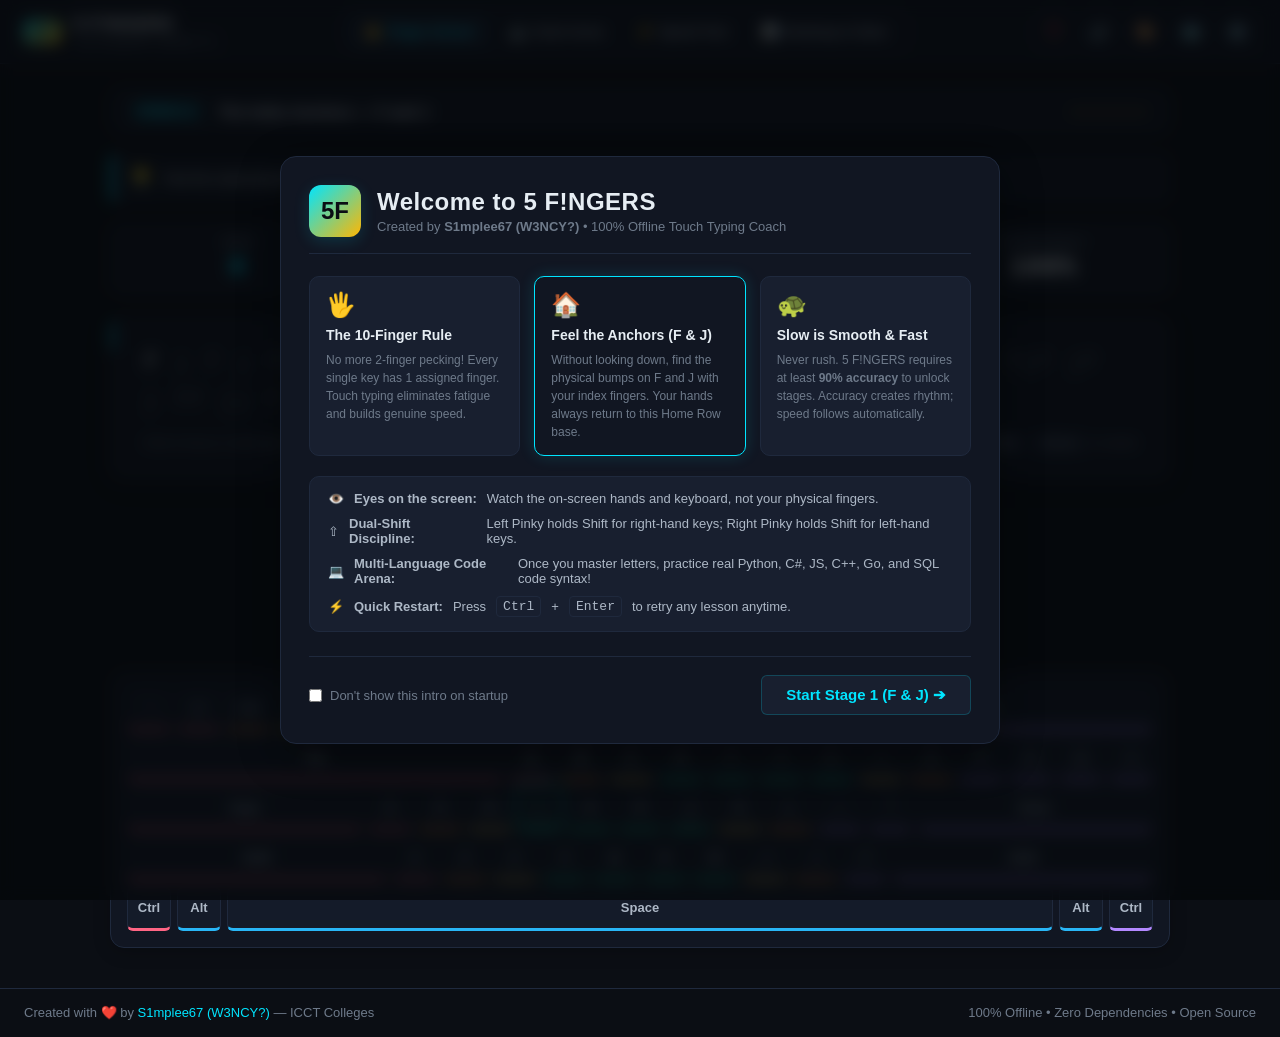
==== index.html @ 89c838b9 "feat: initial release of 5 F!NGERS by S1mplee67 - Offline Touch Typing & Code Trainer" ====
<!DOCTYPE html>
<html lang="en">
<head>
  <meta charset="UTF-8">
  <meta name="viewport" content="width=device-width, initial-scale=1.0">
  <title>5 F!NGERS by S1mplee67 — Offline Touch Typing & Code Trainer</title>
  <link rel="stylesheet" href="css/themes.css">
  <link rel="stylesheet" href="css/style.css">
</head>
<body class="theme-cyber-slate">

  <!-- Application Header -->
  <header id="app-header">
    <div class="brand-section">
      <span class="brand-badge">5F</span>
      <div>
        <div class="brand-title">5 F!NGERS</div>
        <div class="brand-author">by S1mplee67 (W3NCY?)</div>
      </div>
    </div>

    <!-- Mode Navigation Tabs -->
    <nav class="nav-modes" id="nav-stages">
      <button class="nav-btn active" data-mode="finger-school">
        <span>🖐</span> Finger School
      </button>
      <button class="nav-btn" data-mode="code-arena">
        <span>💻</span> Code Arena
      </button>
      <button class="nav-btn" data-mode="speed-test">
        <span>⚡</span> Speed Test
      </button>
      <button class="nav-btn" data-mode="analytics">
        <span>📊</span> Heatmap & Stats
      </button>
    </nav>

    <!-- Controls: Sound, Theme, Settings, Reset -->
    <div class="header-controls">
      <button class="btn-icon" id="btn-tutorial-modal" title="Welcome & Touch-Typing Tutorial">
        ❓
      </button>
      <button class="btn-icon" id="btn-sound-toggle" title="Mechanical Switch Sound">
        🔊
      </button>
      <button class="btn-icon" id="btn-theme-toggle" title="Switch Theme (Cyber Slate / Eye Relief / Nordic / Retro)">
        🎨
      </button>
      <button class="btn-icon" id="btn-stages-modal" title="Stage Map & Lessons">
        🗺️
      </button>
      <button class="btn-icon" id="btn-settings-modal" title="Settings & Backup">
        ⚙️
      </button>
    </div>
  </header>

  <!-- Main View Area -->
  <main id="app-main">

    <!-- Active Lesson / Mode Banner -->
    <div class="lesson-banner" id="lesson-banner">
      <div class="lesson-info">
        <span class="lesson-tag" id="current-stage-tag">Stage 1.1</span>
        <span class="lesson-title" id="current-lesson-title">The Index Anchors — F and J</span>
      </div>
      <div class="lesson-stars" id="current-lesson-stars">⭐⭐⭐⭐⭐</div>
    </div>

    <!-- In-Line Contextual Tips Banner -->
    <div class="tips-banner" id="tips-banner">
      <span class="tip-icon">💡</span>
      <span class="tip-text" id="tip-text">Feel the physical bumps on F and J with your index fingers. Rest other fingers on A, S, D, K, L, ;. Eyes on screen!</span>
    </div>


    <!-- Live Metrics Bar -->
    <section id="metrics-bar">
      <div class="metric-card">
        <div class="metric-label">WPM</div>
        <div class="metric-value highlight" id="val-wpm">0</div>
      </div>
      <div class="metric-card">
        <div class="metric-label">ACCURACY</div>
        <div class="metric-value" id="val-accuracy">100%</div>
      </div>
      <div class="metric-card">
        <div class="metric-label">RAW WPM</div>
        <div class="metric-value" id="val-raw">0</div>
      </div>
      <div class="metric-card">
        <div class="metric-label">CONSISTENCY</div>
        <div class="metric-value" id="val-consistency">100%</div>
      </div>
    </section>

    <!-- Typing Interactive Stream Box -->
    <section id="typing-area" tabindex="0">
      <input type="text" id="keystroke-catcher" autocomplete="off" autocorrect="off" autocapitalize="off" spellcheck="false">
      <div class="words-wrapper" id="words-stream">
        <!-- Rendered dynamically by TypingEngine -->
      </div>
      <div class="caret" id="typing-caret"></div>
      
      <div class="typing-prompt">
        <span>Click to focus or start typing</span>
        <span><span class="kbd-hint">Tab</span> + <span class="kbd-hint">Enter</span> to restart</span>
      </div>
    </section>

    <!-- Dual Animated SVG Hands Guide -->
    <section id="hands-container">
      <div class="hand-card" id="left-hand-card">
        <div class="hand-svg" id="left-hand-svg"></div>
        <div class="hand-label">LEFT HAND</div>
      </div>
      <div class="hand-card" id="right-hand-card">
        <div class="hand-svg" id="right-hand-svg"></div>
        <div class="hand-label">RIGHT HAND</div>
      </div>
    </section>

    <!-- Virtual On-Screen Keyboard with Color Zones -->
    <section id="keyboard-container">
      <!-- Built dynamically by VirtualKeyboard -->
    </section>

  </main>

  <!-- Welcome & Tutorial Modal -->
  <div class="modal-overlay" id="welcome-modal">
    <div class="modal-content" style="max-width: 720px;">
      <div class="welcome-header">
        <div class="welcome-logo-badge">5F</div>
        <div>
          <h2 style="font-size: 24px; font-weight: 800; letter-spacing: 0.5px;">Welcome to 5 F!NGERS</h2>
          <div style="font-size: 13px; color: var(--text-muted); margin-top: 3px;">
            Created by <strong>S1mplee67 (W3NCY?)</strong> • 100% Offline Touch Typing Coach
          </div>
        </div>
      </div>

      <div class="tutorial-grid">
        <div class="tutorial-card">
          <div class="tut-icon">🖐</div>
          <div class="tut-title">The 10-Finger Rule</div>
          <div class="tut-desc">No more 2-finger pecking! Every single key has 1 assigned finger. Touch typing eliminates fatigue and builds genuine speed.</div>
        </div>
        <div class="tutorial-card highlight">
          <div class="tut-icon">🏠</div>
          <div class="tut-title">Feel the Anchors (F & J)</div>
          <div class="tut-desc">Without looking down, find the physical bumps on F and J with your index fingers. Your hands always return to this Home Row base.</div>
        </div>
        <div class="tutorial-card">
          <div class="tut-icon">🐢</div>
          <div class="tut-title">Slow is Smooth & Fast</div>
          <div class="tut-desc">Never rush. 5 F!NGERS requires at least <strong>90% accuracy</strong> to unlock stages. Accuracy creates rhythm; speed follows automatically.</div>
        </div>
      </div>

      <div class="tutorial-checklist">
        <div class="tut-tip-item"><span>👁️</span> <strong>Eyes on the screen:</strong> Watch the on-screen hands and keyboard, not your physical fingers.</div>
        <div class="tut-tip-item"><span>⇧</span> <strong>Dual-Shift Discipline:</strong> Left Pinky holds Shift for right-hand keys; Right Pinky holds Shift for left-hand keys.</div>
        <div class="tut-tip-item"><span>💻</span> <strong>Multi-Language Code Arena:</strong> Once you master letters, practice real Python, C#, JS, C++, Go, and SQL code syntax!</div>
        <div class="tut-tip-item"><span>⚡</span> <strong>Quick Restart:</strong> Press <span class="kbd-hint">Ctrl</span> + <span class="kbd-hint">Enter</span> to retry any lesson anytime.</div>
      </div>

      <div style="display: flex; justify-content: space-between; align-items: center; margin-top: 24px; padding-top: 18px; border-top: 1px solid var(--border-subtle);">
        <label style="font-size: 13px; color: var(--text-muted); display: flex; align-items: center; gap: 8px; cursor: pointer;">
          <input type="checkbox" id="check-dont-show-welcome" style="accent-color: var(--accent-primary);">
          Don't show this intro on startup
        </label>
        <button class="nav-btn active" id="btn-start-stage1" style="padding: 10px 24px; font-size: 15px; font-weight: 700;">
          Start Stage 1 (F & J) ➔
        </button>
      </div>
    </div>
  </div>

  <!-- Stage Map Modal -->
  <div class="modal-overlay" id="stages-modal">
    <div class="modal-content">
      <div class="modal-header">
        <h2 class="modal-title">🗺️ Finger School Curriculum</h2>
        <button class="btn-close" id="btn-close-stages">&times;</button>
      </div>
      <div id="stages-list-container">
        <!-- Generated by curriculum.js -->
      </div>
    </div>
  </div>

  <!-- Lesson Complete Results Modal -->
  <div class="modal-overlay" id="results-modal">
    <div class="modal-content">
      <div class="modal-header">
        <h2 class="modal-title" id="results-title">Lesson Completed!</h2>
        <button class="btn-close" id="btn-close-results">&times;</button>
      </div>
      <div class="results-summary">
        <div class="results-stars" id="results-stars-display">⭐⭐⭐⭐⭐</div>
        <div id="results-status-badge" style="font-size: 14px; font-weight: 700; margin-bottom: 14px;">PASSED</div>
        <div class="results-grid">
          <div class="metric-card">
            <div class="metric-label">SPEED</div>
            <div class="metric-value highlight" id="res-wpm">48 WPM</div>
          </div>
          <div class="metric-card">
            <div class="metric-label">ACCURACY</div>
            <div class="metric-value" id="res-acc">98.5%</div>
          </div>
          <div class="metric-card">
            <div class="metric-label">MISTAKES</div>
            <div class="metric-value" id="res-errors">2</div>
          </div>
        </div>
        <div style="display: flex; gap: 12px; justify-content: center; margin-top: 20px;">
          <button class="nav-btn active" id="btn-next-lesson" style="padding: 10px 24px; font-size: 15px;">Next Lesson ➔</button>
          <button class="nav-btn" id="btn-retry-lesson" style="padding: 10px 24px; font-size: 15px;">Retry ↺</button>
        </div>
      </div>
    </div>
  </div>

  <!-- Settings & Backup Modal -->
  <div class="modal-overlay" id="settings-modal">
    <div class="modal-content">
      <div class="modal-header">
        <h2 class="modal-title">⚙️ Settings & Data Backup</h2>
        <button class="btn-close" id="btn-close-settings">&times;</button>
      </div>
      <div style="display: flex; flex-direction: column; gap: 16px;">
        <div>
          <label style="font-size: 13px; font-weight: 600; display: block; margin-bottom: 6px;">Visual Theme</label>
          <select id="select-theme" class="nav-btn" style="width: 100%; padding: 8px;">
            <option value="theme-cyber-slate">Cyber Slate (Default)</option>
            <option value="theme-obsidian-eye-relief">Midnight Obsidian (Eye Relief OLED)</option>
            <option value="theme-nordic-frost">Nordic Frost</option>
            <option value="theme-retro-phosphor">Retro Phosphor CRT</option>
          </select>
        </div>

        <div>
          <label style="font-size: 13px; font-weight: 600; display: block; margin-bottom: 6px;">Mechanical Switch Sound</label>
          <select id="select-sound" class="nav-btn" style="width: 100%; padding: 8px;">
            <option value="cherry-blue">Cherry MX Blue (Crisp Clicky)</option>
            <option value="cherry-red">Cherry MX Red (Linear Clack)</option>
            <option value="cherry-brown">Cherry MX Brown (Tactile Bump)</option>
            <option value="typewriter">Vintage Typewriter & Bell</option>
            <option value="mute">Mute (Silent)</option>
          </select>
        </div>

        <div>
          <label style="font-size: 13px; font-weight: 600; display: block; margin-bottom: 6px;">Sound Volume</label>
          <input type="range" id="sound-volume" min="0" max="1" step="0.05" value="0.5" style="width: 100%;">
        </div>

        <div style="border-top: 1px solid var(--border-subtle); padding-top: 14px;">
          <label style="font-size: 13px; font-weight: 600; display: block; margin-bottom: 6px;">Offline Backup (Zero Sign-in)</label>
          <div style="display: flex; gap: 10px;">
            <button class="nav-btn active" id="btn-export-backup" style="flex: 1;">📥 Export Backup (.json)</button>
            <button class="nav-btn" id="btn-import-backup-trigger" style="flex: 1;">📤 Import Backup</button>
            <input type="file" id="input-import-file" accept=".json" style="display: none;">
          </div>
        </div>

        <div style="border-top: 1px solid var(--border-subtle); padding-top: 14px;">
          <button class="nav-btn" id="btn-reset-data" style="color: var(--color-incorrect); width: 100%;">⚠️ Reset All Progress</button>
        </div>
      </div>
    </div>
  </div>

  <!-- Analytics / Heatmap Modal -->
  <div class="modal-overlay" id="analytics-modal">
    <div class="modal-content" style="max-width: 820px;">
      <div class="modal-header">
        <h2 class="modal-title">📊 Typing Analytics & Finger Heatmap</h2>
        <button class="btn-close" id="btn-close-analytics">&times;</button>
      </div>
      <div>
        <h4 style="margin-bottom: 8px; font-size: 14px;">Speed Progress Over Time</h4>
        <canvas id="wpm-timeline-canvas" width="760" height="200" style="width: 100%; height: 200px; background: var(--bg-surface-elevated); border-radius: 8px; margin-bottom: 20px;"></canvas>

        <h4 style="margin-bottom: 8px; font-size: 14px;">10-Finger Error Heatmap</h4>
        <div id="heatmap-fingers-view" style="display: flex; justify-content: space-around; background: var(--bg-surface-elevated); padding: 16px; border-radius: 8px; margin-bottom: 16px;"></div>

        <h4 style="margin-bottom: 8px; font-size: 14px;">Top Mistyped Keys</h4>
        <div id="mistakes-badges-list" style="display: flex; gap: 8px; flex-wrap: wrap;"></div>
      </div>
    </div>
  </div>

  <!-- Application Footer -->
  <footer id="app-footer">
    <div>
      Created with ❤️ by <a href="https://github.com/S1mplee67" target="_blank">S1mplee67 (W3NCY?)</a> — ICCT Colleges
    </div>
    <div>
      100% Offline • Zero Dependencies • Open Source
    </div>
  </footer>

  <!-- Scripts -->
  <script src="js/storage.js"></script>
  <script src="js/audio.js"></script>
  <script src="js/keyboard.js"></script>
  <script src="js/hands.js"></script>
  <script src="js/curriculum.js"></script>
  <script src="js/code-arena.js"></script>
  <script src="js/charts.js"></script>
  <script src="js/engine.js"></script>
  <script src="js/app.js"></script>
</body>
</html>
---- css/themes.css ----
/* 5 F!NGERS Themes - Curated by S1mplee67 */

:root {
  /* Common Finger Assignment Colors (Touch Typing Standard) */
  --finger-l-pinky: #ff6584;   /* Coral Pink */
  --finger-l-ring: #ff9248;    /* Tangerine Peach */
  --finger-l-middle: #ffd166;  /* Warm Amber */
  --finger-l-index: #06d6a0;   /* Tactical Mint / Emerald */
  --finger-thumbs: #29b6f6;    /* Thumbs / Spacebar */
  --finger-r-index: #06d6a0;   /* Matching Index */
  --finger-r-middle: #ffd166;  /* Matching Middle */
  --finger-r-ring: #ff9248;    /* Matching Ring */
  --finger-r-pinky: #b388ff;   /* Royal Purple / Violet */

  /* Feedback Colors */
  --color-correct: #06d6a0;
  --color-incorrect: #ff4757;
  --color-untyped: #57606a;
}

/* 1. Cyber Slate (Default) */
body.theme-cyber-slate, :root {
  --bg-primary: #0b0e14;
  --bg-surface: #111622;
  --bg-surface-elevated: #181f2f;
  --bg-surface-glass: rgba(17, 22, 34, 0.85);
  --border-subtle: #1f293d;
  --border-highlight: #00e5ff33;
  --text-primary: #e6edf3;
  --text-secondary: #adb8c6;
  --text-muted: #6e7a8a;
  --accent-primary: #00e5ff;
  --accent-secondary: #ffb703;
  --accent-glow: rgba(0, 229, 255, 0.15);
  --key-bg: #141b29;
  --key-active-shadow: 0 0 12px rgba(0, 229, 255, 0.35);
}

/* 2. Midnight Obsidian (Eye Relief Dark Mode) */
body.theme-obsidian-eye-relief {
  --bg-primary: #07080a;
  --bg-surface: #121316;
  --bg-surface-elevated: #191b20;
  --bg-surface-glass: rgba(18, 19, 22, 0.9);
  --border-subtle: #23252b;
  --border-highlight: #7e9cd833;
  --text-primary: #dcd7ba; /* Warm muted sepia/parchment */
  --text-secondary: #938aa9;
  --text-muted: #5f6068;
  --accent-primary: #7e9cd8;
  --accent-secondary: #e6c384;
  --accent-glow: rgba(126, 156, 216, 0.12);
  --key-bg: #131418;
  --key-active-shadow: 0 0 10px rgba(126, 156, 216, 0.25);
}

/* 3. Nordic Frost */
body.theme-nordic-frost {
  --bg-primary: #0f141c;
  --bg-surface: #17202d;
  --bg-surface-elevated: #202b3c;
  --bg-surface-glass: rgba(23, 32, 45, 0.85);
  --border-subtle: #2b394f;
  --border-highlight: #88c0d033;
  --text-primary: #eceff4;
  --text-secondary: #d8dee9;
  --text-muted: #6e7c91;
  --accent-primary: #88c0d0;
  --accent-secondary: #ebcb8b;
  --accent-glow: rgba(136, 192, 208, 0.15);
  --key-bg: #1c2738;
  --key-active-shadow: 0 0 12px rgba(136, 192, 208, 0.3);
}

/* 4. Retro Phosphor CRT */
body.theme-retro-phosphor {
  --bg-primary: #080d09;
  --bg-surface: #0f1811;
  --bg-surface-elevated: #162419;
  --bg-surface-glass: rgba(15, 24, 17, 0.9);
  --border-subtle: #1f3323;
  --border-highlight: #39ff1433;
  --text-primary: #a8f5b8;
  --text-secondary: #6ec283;
  --text-muted: #3f684a;
  --accent-primary: #39ff14;
  --accent-secondary: #e0af68;
  --accent-glow: rgba(57, 255, 20, 0.15);
  --key-bg: #121f14;
  --key-active-shadow: 0 0 12px rgba(57, 255, 20, 0.35);
}
---- css/style.css ----
/* 5 F!NGERS - Touch Typing & Code Trainer by S1mplee67 */

* {
  box-sizing: border-box;
  margin: 0;
  padding: 0;
  -webkit-font-smoothing: antialiased;
}

body {
  background-color: var(--bg-primary);
  color: var(--text-primary);
  font-family: -apple-system, BlinkMacSystemFont, "Segoe UI", Roboto, "Helvetica Neue", Arial, sans-serif;
  min-height: 100vh;
  display: flex;
  flex-direction: column;
  overflow-x: hidden;
  transition: background-color 0.25s ease, color 0.25s ease;
}

/* Monospace font classes for typing & keyboard */
.mono-font {
  font-family: "Cascadia Code", "Fira Code", Consolas, Monaco, "Courier New", monospace;
}

/* App Header */
header#app-header {
  height: 64px;
  background-color: var(--bg-surface-glass);
  backdrop-filter: blur(12px);
  border-bottom: 1px solid var(--border-subtle);
  display: flex;
  align-items: center;
  justify-content: space-between;
  padding: 0 24px;
  position: sticky;
  top: 0;
  z-index: 100;
}

.brand-section {
  display: flex;
  align-items: center;
  gap: 12px;
}

.brand-badge {
  background: linear-gradient(135deg, var(--accent-primary), var(--accent-secondary));
  color: #0b0e14;
  font-weight: 900;
  font-size: 14px;
  padding: 4px 10px;
  border-radius: 6px;
  letter-spacing: 0.5px;
}

.brand-title {
  font-size: 18px;
  font-weight: 700;
  letter-spacing: 0.5px;
}

.brand-author {
  font-size: 12px;
  color: var(--text-muted);
  margin-left: 4px;
}

/* Nav Modes */
.nav-modes {
  display: flex;
  gap: 6px;
  background: var(--bg-surface);
  padding: 4px;
  border-radius: 8px;
  border: 1px solid var(--border-subtle);
}

.nav-btn {
  background: transparent;
  border: none;
  color: var(--text-secondary);
  font-size: 13px;
  font-weight: 600;
  padding: 6px 14px;
  border-radius: 6px;
  cursor: pointer;
  transition: all 0.2s ease;
  display: flex;
  align-items: center;
  gap: 6px;
}

.nav-btn:hover {
  color: var(--text-primary);
  background: var(--bg-surface-elevated);
}

.nav-btn.active {
  background: var(--bg-surface-elevated);
  color: var(--accent-primary);
  border: 1px solid var(--border-highlight);
}

/* Controls */
.header-controls {
  display: flex;
  align-items: center;
  gap: 10px;
}

.btn-icon {
  background: var(--bg-surface);
  border: 1px solid var(--border-subtle);
  color: var(--text-secondary);
  width: 36px;
  height: 36px;
  border-radius: 8px;
  display: flex;
  align-items: center;
  justify-content: center;
  cursor: pointer;
  transition: all 0.2s ease;
  font-size: 15px;
}

.btn-icon:hover {
  color: var(--text-primary);
  border-color: var(--accent-primary);
}

/* Main Container */
main#app-main {
  flex: 1;
  max-width: 1100px;
  width: 100%;
  margin: 0 auto;
  padding: 24px 20px 40px;
  display: flex;
  flex-direction: column;
  gap: 20px;
}

/* Stage & Lesson Banner */
.lesson-banner {
  background: var(--bg-surface);
  border: 1px solid var(--border-subtle);
  border-radius: 12px;
  padding: 12px 20px;
  display: flex;
  align-items: center;
  justify-content: space-between;
}

.lesson-info {
  display: flex;
  align-items: center;
  gap: 16px;
}

.lesson-tag {
  font-size: 11px;
  font-weight: 700;
  text-transform: uppercase;
  color: var(--accent-primary);
  background: var(--accent-glow);
  padding: 4px 8px;
  border-radius: 4px;
}

.lesson-title {
  font-size: 15px;
  font-weight: 600;
}

.lesson-stars {
  color: #ffb703;
  letter-spacing: 2px;
  font-size: 16px;
}

/* Metrics Bar (Live WPM / Acc / Consistency) */
#metrics-bar {
  display: grid;
  grid-template-columns: repeat(4, 1fr);
  gap: 14px;
}

.metric-card {
  background: var(--bg-surface);
  border: 1px solid var(--border-subtle);
  border-radius: 10px;
  padding: 12px 16px;
  text-align: center;
  position: relative;
  overflow: hidden;
}

.metric-label {
  font-size: 11px;
  text-transform: uppercase;
  letter-spacing: 0.8px;
  color: var(--text-muted);
  margin-bottom: 4px;
  font-weight: 600;
}

.metric-value {
  font-size: 28px;
  font-weight: 800;
  color: var(--text-primary);
  font-family: "Cascadia Code", Consolas, monospace;
}

.metric-value.highlight {
  color: var(--accent-primary);
}

/* Typing Arena */
#typing-area {
  background: var(--bg-surface);
  border: 1px solid var(--border-subtle);
  border-radius: 14px;
  padding: 28px 32px;
  min-height: 160px;
  position: relative;
  outline: none;
  cursor: text;
  box-shadow: 0 4px 24px rgba(0, 0, 0, 0.2);
  transition: border-color 0.2s ease, box-shadow 0.2s ease;
}

#typing-area:focus-within, #typing-area.focused {
  border-color: var(--accent-primary);
  box-shadow: 0 0 0 1px var(--accent-primary), 0 8px 30px var(--accent-glow);
}

/* Hidden input capturing keystrokes */
#keystroke-catcher {
  position: absolute;
  opacity: 0;
  pointer-events: none;
  left: -9999px;
  top: -9999px;
}

/* Words Stream Container */
.words-wrapper {
  font-size: 24px;
  line-height: 1.6;
  font-family: "Cascadia Code", "Fira Code", Consolas, monospace;
  letter-spacing: 1px;
  user-select: none;
  word-break: break-all;
  white-space: pre-wrap;
}

.char {
  color: var(--color-untyped);
  position: relative;
  transition: color 0.08s ease;
}

.char.correct {
  color: var(--color-correct);
}

.char.incorrect {
  color: var(--color-incorrect);
  background: rgba(255, 71, 87, 0.2);
  border-radius: 2px;
}

.char.current {
  color: var(--text-primary);
}

/* Caret */
.caret {
  display: inline-block;
  width: 2.5px;
  height: 1.25em;
  background-color: var(--accent-primary);
  position: absolute;
  top: 0;
  left: 0;
  border-radius: 1px;
  transition: transform 0.08s cubic-bezier(0.1, 0.9, 0.2, 1);
  animation: blinkCaret 1s infinite ease-in-out;
  pointer-events: none;
}

@keyframes blinkCaret {
  0%, 100% { opacity: 1; }
  50% { opacity: 0.3; }
}

/* Reset / Action Prompt */
.typing-prompt {
  margin-top: 14px;
  display: flex;
  align-items: center;
  justify-content: space-between;
  font-size: 12px;
  color: var(--text-muted);
}

.kbd-hint {
  background: var(--bg-surface-elevated);
  border: 1px solid var(--border-subtle);
  padding: 2px 6px;
  border-radius: 4px;
  color: var(--text-secondary);
  font-family: monospace;
}

/* Dual Visual Hands Guide */
#hands-container {
  display: flex;
  justify-content: center;
  align-items: center;
  gap: 60px;
  padding: 10px 0;
}

.hand-card {
  width: 220px;
  height: 130px;
  display: flex;
  flex-direction: column;
  align-items: center;
}

.hand-label {
  font-size: 11px;
  font-weight: 700;
  text-transform: uppercase;
  color: var(--text-muted);
  letter-spacing: 1px;
  margin-top: 6px;
}

.hand-svg {
  width: 100%;
  height: 100%;
}

/* Finger styling inside SVG */
.finger-path {
  fill: var(--bg-surface-elevated);
  stroke: var(--border-subtle);
  stroke-width: 1.5;
  transition: all 0.15s cubic-bezier(0.175, 0.885, 0.32, 1.275);
}

.finger-path.active {
  stroke-width: 2.5;
  filter: drop-shadow(0 0 6px currentColor);
  transform-origin: center bottom;
  transform: translateY(-4px);
}

/* Virtual Keyboard */
#keyboard-container {
  background: var(--bg-surface);
  border: 1px solid var(--border-subtle);
  border-radius: 14px;
  padding: 16px;
  display: flex;
  flex-direction: column;
  gap: 6px;
  user-select: none;
  box-shadow: 0 4px 18px rgba(0, 0, 0, 0.2);
}

.kb-row {
  display: flex;
  gap: 6px;
  justify-content: center;
}

.kb-key {
  height: 44px;
  min-width: 44px;
  background: var(--key-bg);
  border: 1px solid var(--border-subtle);
  border-radius: 6px;
  display: flex;
  flex-direction: column;
  align-items: center;
  justify-content: center;
  font-size: 13px;
  font-weight: 600;
  color: var(--text-secondary);
  transition: all 0.1s ease;
  position: relative;
  padding: 0 4px;
}

.kb-key.bump::after {
  content: "";
  position: absolute;
  bottom: 5px;
  width: 10px;
  height: 2px;
  background: var(--text-muted);
  border-radius: 1px;
}

.kb-key.active-target {
  border-color: currentColor;
  box-shadow: var(--key-active-shadow);
  color: #fff;
  transform: translateY(-2px);
}

.kb-key.pressed-correct {
  background: rgba(6, 214, 160, 0.25) !important;
  border-color: var(--color-correct) !important;
  color: var(--color-correct) !important;
}

.kb-key.pressed-wrong {
  background: rgba(255, 71, 87, 0.3) !important;
  border-color: var(--color-incorrect) !important;
  color: var(--color-incorrect) !important;
}

/* Special Key Widths */
.key-backspace, .key-tab, .key-caps, .key-enter { flex: 1.5; }
.key-shift-l, .key-shift-r { flex: 2; }
.key-space { flex: 5.5; }

/* Modals & Overlays */
.modal-overlay {
  position: fixed;
  inset: 0;
  background: rgba(5, 7, 10, 0.75);
  backdrop-filter: blur(8px);
  display: none;
  align-items: center;
  justify-content: center;
  z-index: 200;
  padding: 20px;
}

.modal-overlay.active {
  display: flex;
}

.modal-content {
  background: var(--bg-surface);
  border: 1px solid var(--border-subtle);
  border-radius: 16px;
  max-width: 680px;
  width: 100%;
  max-height: 85vh;
  overflow-y: auto;
  padding: 28px;
  box-shadow: 0 12px 40px rgba(0, 0, 0, 0.4);
}

.modal-header {
  display: flex;
  justify-content: space-between;
  align-items: center;
  margin-bottom: 20px;
}

.modal-title {
  font-size: 20px;
  font-weight: 700;
}

.btn-close {
  background: transparent;
  border: none;
  color: var(--text-muted);
  font-size: 20px;
  cursor: pointer;
}

/* Star rating summary on lesson complete */
.results-summary {
  text-align: center;
  padding: 20px 0;
}

.results-stars {
  font-size: 36px;
  color: #ffb703;
  margin-bottom: 12px;
}

.results-grid {
  display: grid;
  grid-template-columns: repeat(3, 1fr);
  gap: 16px;
  margin: 20px 0;
}

/* In-Line Tips Banner */
.tips-banner {
  background: var(--bg-surface);
  border: 1px solid var(--border-subtle);
  border-left: 4px solid var(--accent-primary);
  border-radius: 8px;
  padding: 10px 16px;
  display: flex;
  align-items: center;
  gap: 12px;
  font-size: 13px;
  color: var(--text-secondary);
  line-height: 1.5;
  box-shadow: 0 2px 8px rgba(0, 0, 0, 0.15);
}

.tip-icon {
  font-size: 18px;
  flex-shrink: 0;
}

.tip-text {
  color: var(--text-primary);
}

/* Welcome & Tutorial Modal */
.welcome-header {
  display: flex;
  align-items: center;
  gap: 16px;
  margin-bottom: 22px;
  padding-bottom: 16px;
  border-bottom: 1px solid var(--border-subtle);
}

.welcome-logo-badge {
  width: 52px;
  height: 52px;
  border-radius: 12px;
  background: linear-gradient(135deg, var(--accent-primary), var(--accent-secondary));
  color: #0b0e14;
  font-size: 24px;
  font-weight: 900;
  display: flex;
  align-items: center;
  justify-content: center;
  flex-shrink: 0;
  box-shadow: 0 4px 16px var(--accent-glow);
}

.tutorial-grid {
  display: grid;
  grid-template-columns: repeat(3, 1fr);
  gap: 14px;
  margin-bottom: 20px;
}

.tutorial-card {
  background: var(--bg-surface-elevated);
  border: 1px solid var(--border-subtle);
  border-radius: 10px;
  padding: 14px 16px;
  display: flex;
  flex-direction: column;
  gap: 8px;
  transition: transform 0.2s ease, border-color 0.2s ease;
}

.tutorial-card:hover {
  transform: translateY(-2px);
  border-color: var(--border-highlight);
}

.tutorial-card.highlight {
  border-color: var(--accent-primary);
  background: var(--bg-surface);
  box-shadow: 0 0 16px var(--accent-glow);
}

.tut-icon {
  font-size: 24px;
}

.tut-title {
  font-size: 14px;
  font-weight: 700;
  color: var(--text-primary);
}

.tut-desc {
  font-size: 12px;
  line-height: 1.5;
  color: var(--text-muted);
}

.tutorial-checklist {
  background: var(--bg-surface-elevated);
  border: 1px solid var(--border-subtle);
  border-radius: 10px;
  padding: 14px 18px;
  display: flex;
  flex-direction: column;
  gap: 10px;
  font-size: 13px;
  color: var(--text-secondary);
}

.tut-tip-item {
  display: flex;
  align-items: center;
  gap: 10px;
}

/* Footer */
footer#app-footer {
  border-top: 1px solid var(--border-subtle);
  padding: 16px 24px;
  text-align: center;
  font-size: 13px;
  color: var(--text-muted);
  display: flex;
  justify-content: space-between;
  align-items: center;
}

footer a {
  color: var(--accent-primary);
  text-decoration: none;
}

footer a:hover {
  text-decoration: underline;
}
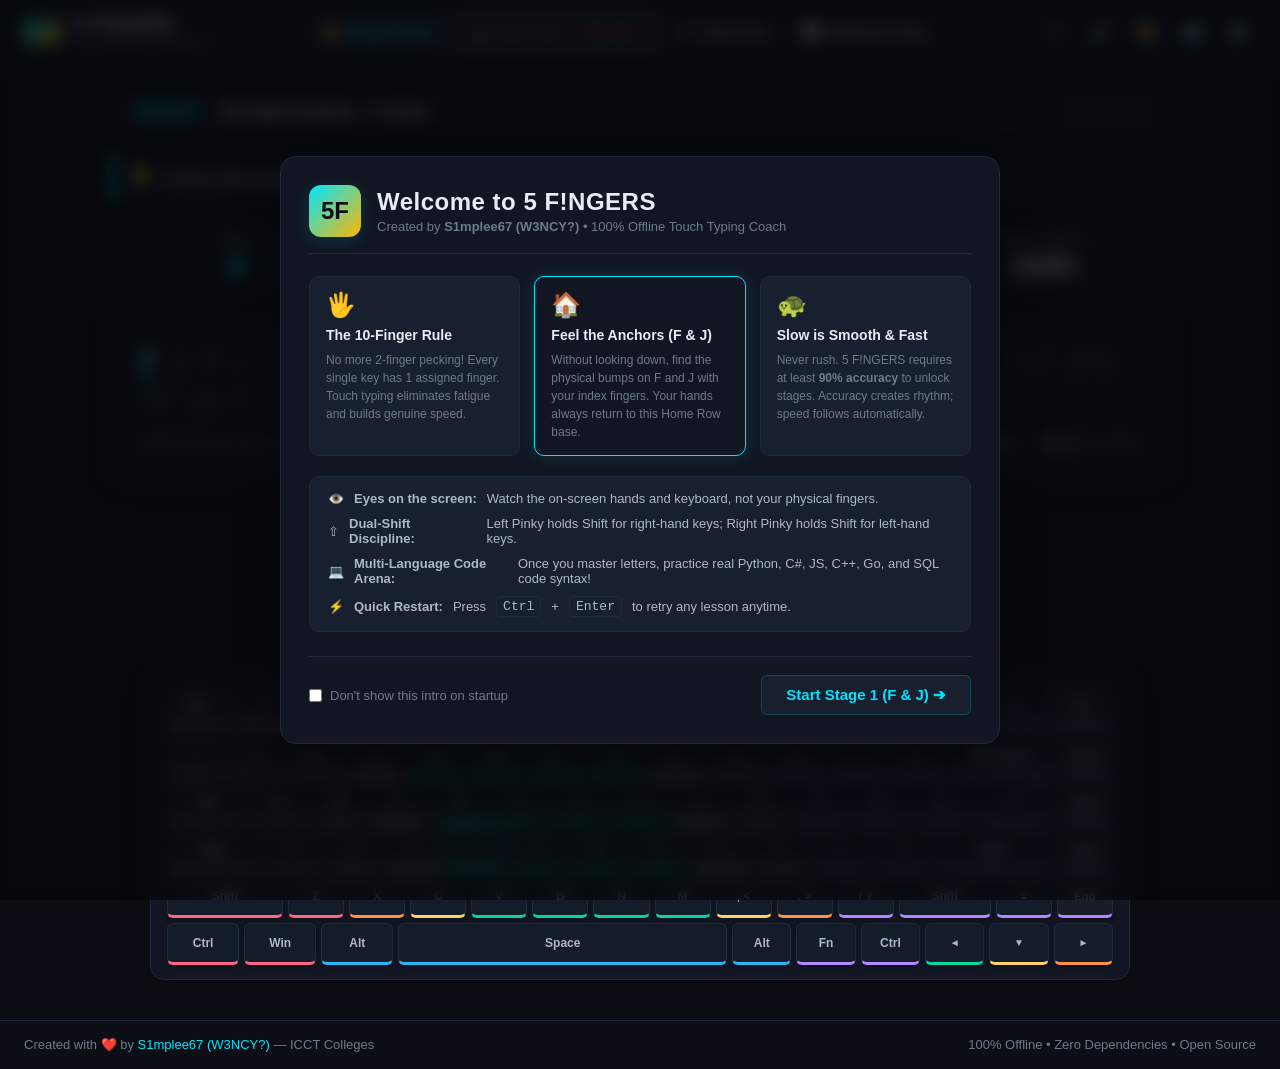
==== commit cc95aa8c: "feat: 75% mechanical keyboard layout, anatomical vector hands, 10 stages, stage 1 code arena lock, a" ====
--- a/index.html
+++ b/index.html
@@ -98,13 +98,13 @@
     <section id="typing-area" tabindex="0">
       <input type="text" id="keystroke-catcher" autocomplete="off" autocorrect="off" autocapitalize="off" spellcheck="false">
       <div class="words-wrapper" id="words-stream">
+        <div class="caret" id="typing-caret"></div>
         <!-- Rendered dynamically by TypingEngine -->
       </div>
-      <div class="caret" id="typing-caret"></div>
       
       <div class="typing-prompt">
         <span>Click to focus or start typing</span>
-        <span><span class="kbd-hint">Tab</span> + <span class="kbd-hint">Enter</span> to restart</span>
+        <span><span class="kbd-hint">Ctrl</span> + <span class="kbd-hint">Enter</span> to restart</span>
       </div>
     </section>
 
@@ -112,11 +112,11 @@
     <section id="hands-container">
       <div class="hand-card" id="left-hand-card">
         <div class="hand-svg" id="left-hand-svg"></div>
-        <div class="hand-label">LEFT HAND</div>
+        <div class="hand-label">LEFT HAND • [F] ANCHOR</div>
       </div>
       <div class="hand-card" id="right-hand-card">
         <div class="hand-svg" id="right-hand-svg"></div>
-        <div class="hand-label">RIGHT HAND</div>
+        <div class="hand-label">RIGHT HAND • [J] ANCHOR</div>
       </div>
     </section>
 
--- a/css/style.css
+++ b/css/style.css
@@ -102,6 +102,28 @@
   border: 1px solid var(--border-highlight);
 }
 
+.nav-btn.nav-locked {
+  opacity: 0.7;
+  cursor: pointer;
+  border-style: dashed;
+}
+
+.nav-btn.nav-locked:hover {
+  border-color: var(--color-incorrect);
+  color: var(--text-primary);
+}
+
+.lock-pill {
+  font-size: 9px;
+  background: rgba(255, 71, 87, 0.25);
+  color: #ff6b81;
+  padding: 2px 5px;
+  border-radius: 4px;
+  font-weight: 700;
+  margin-left: 4px;
+  letter-spacing: 0.4px;
+}
+
 /* Controls */
 .header-controls {
   display: flex;
@@ -251,14 +273,23 @@
   font-family: "Cascadia Code", "Fira Code", Consolas, monospace;
   letter-spacing: 1px;
   user-select: none;
-  word-break: break-all;
-  white-space: pre-wrap;
+  position: relative;
+  display: flex;
+  flex-wrap: wrap;
+  align-content: flex-start;
+  gap: 0;
+}
+
+.word {
+  display: inline-flex;
+  white-space: nowrap;
 }
 
 .char {
   color: var(--color-untyped);
   position: relative;
   transition: color 0.08s ease;
+  display: inline-block;
 }
 
 .char.correct {
@@ -285,9 +316,10 @@
   top: 0;
   left: 0;
   border-radius: 1px;
-  transition: transform 0.08s cubic-bezier(0.1, 0.9, 0.2, 1);
+  transition: transform 0.06s cubic-bezier(0.1, 0.9, 0.2, 1);
   animation: blinkCaret 1s infinite ease-in-out;
   pointer-events: none;
+  z-index: 10;
 }
 
 @keyframes blinkCaret {
@@ -360,47 +392,56 @@
   transform: translateY(-4px);
 }
 
-/* Virtual Keyboard */
+/* Virtual 75% Mechanical Keyboard */
 #keyboard-container {
   background: var(--bg-surface);
   border: 1px solid var(--border-subtle);
   border-radius: 14px;
-  padding: 16px;
+  padding: 14px 16px;
   display: flex;
   flex-direction: column;
-  gap: 6px;
+  gap: 5px;
   user-select: none;
-  box-shadow: 0 4px 18px rgba(0, 0, 0, 0.2);
+  box-shadow: 0 6px 24px rgba(0, 0, 0, 0.25);
+  max-width: 980px;
+  width: 100%;
+  margin: 0 auto;
 }
 
 .kb-row {
   display: flex;
-  gap: 6px;
+  gap: 5px;
+  width: 100%;
+  justify-content: space-between;
+}
+
+.kb-row-0 {
+  margin-bottom: 3px;
+}
+
+.kb-key {
+  height: 42px;
+  background: var(--key-bg);
+  border: 1px solid var(--border-subtle);
+  border-radius: 6px;
+  display: flex;
+  flex-direction: column;
+  align-items: center;
   justify-content: center;
-}
-
-.kb-key {
-  height: 44px;
-  min-width: 44px;
-  background: var(--key-bg);
-  border: 1px solid var(--border-subtle);
-  border-radius: 6px;
-  display: flex;
-  flex-direction: column;
-  align-items: center;
-  justify-content: center;
-  font-size: 13px;
+  font-size: 12px;
   font-weight: 600;
   color: var(--text-secondary);
-  transition: all 0.1s ease;
+  transition: all 0.08s ease;
   position: relative;
-  padding: 0 4px;
+  padding: 0 3px;
+  box-shadow: 0 2px 4px rgba(0, 0, 0, 0.2);
+  overflow: hidden;
 }
 
 .kb-key.bump::after {
   content: "";
   position: absolute;
-  bottom: 5px;
+  bottom: 4px;
   width: 10px;
   height: 2px;
   background: var(--text-muted);
@@ -412,6 +453,7 @@
   box-shadow: var(--key-active-shadow);
   color: #fff;
   transform: translateY(-2px);
+  z-index: 2;
 }
 
 .kb-key.pressed-correct {
@@ -426,10 +468,30 @@
   color: var(--color-incorrect) !important;
 }
 
-/* Special Key Widths */
-.key-backspace, .key-tab, .key-caps, .key-enter { flex: 1.5; }
-.key-shift-l, .key-shift-r { flex: 2; }
-.key-space { flex: 5.5; }
+/* 75% Proportional Unit Widths (16u exact grid) */
+.u-1 { flex: 1; }
+.u-1-25 { flex: 1.25; }
+.u-1-5 { flex: 1.5; }
+.u-1-75 { flex: 1.75; }
+.u-2 { flex: 2; }
+.u-2-25 { flex: 2.25; }
+.u-6-25 { flex: 6.25; }
+
+/* Key Category Aesthetics */
+.key-nav {
+  font-size: 11px;
+  letter-spacing: 0.3px;
+  background: rgba(255, 255, 255, 0.03);
+}
+
+.key-subtle {
+  font-size: 11px;
+  color: var(--text-muted);
+}
+
+.key-arrow {
+  font-size: 10px;
+}
 
 /* Modals & Overlays */
 .modal-overlay {
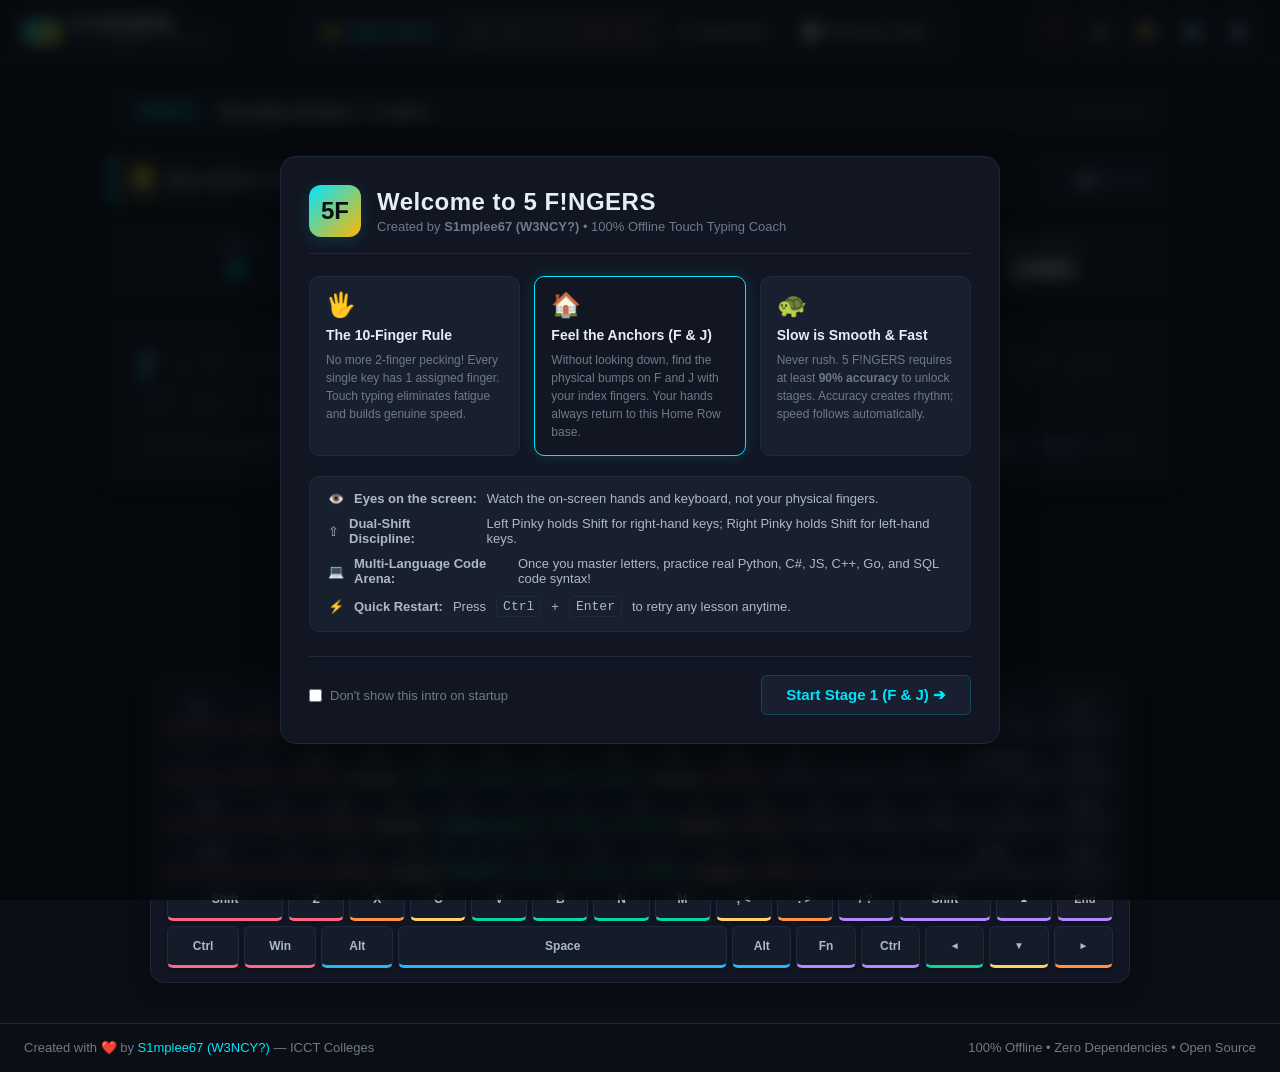
==== commit ec4ab565: "feat: glowing lightbulb, 36 curated RNG tips catalog, and 3-tier speed test options (short 15w, medi" ====
--- a/index.html
+++ b/index.html
@@ -64,13 +64,22 @@
         <span class="lesson-tag" id="current-stage-tag">Stage 1.1</span>
         <span class="lesson-title" id="current-lesson-title">The Index Anchors — F and J</span>
       </div>
+
+      <!-- Speed Test Length Controls (Short / Medium / Long) -->
+      <div class="speed-options-group" id="speed-test-options" style="display: none;">
+        <button class="speed-opt-btn" data-length="short" title="15 Words Speed Sprint">⚡ Short (15w)</button>
+        <button class="speed-opt-btn active" data-length="medium" title="30 Words Standard Test">⏱ Medium (30w)</button>
+        <button class="speed-opt-btn" data-length="long" title="60 Words Endurance Sprint">🏆 Long (60w)</button>
+      </div>
+
       <div class="lesson-stars" id="current-lesson-stars">⭐⭐⭐⭐⭐</div>
     </div>
 
-    <!-- In-Line Contextual Tips Banner -->
-    <div class="tips-banner" id="tips-banner">
-      <span class="tip-icon">💡</span>
+    <!-- In-Line Contextual Tips Banner (Clickable RNG Tips) -->
+    <div class="tips-banner" id="tips-banner" title="Click to roll another touch-typing tip 🎲">
+      <span class="tip-icon" title="Lightbulb of Wisdom">💡</span>
       <span class="tip-text" id="tip-text">Feel the physical bumps on F and J with your index fingers. Rest other fingers on A, S, D, K, L, ;. Eyes on screen!</span>
+      <span class="tip-badge">🎲 Roll Tip</span>
     </div>
 
 
--- a/css/style.css
+++ b/css/style.css
@@ -199,6 +199,42 @@
   color: #ffb703;
   letter-spacing: 2px;
   font-size: 16px;
+}
+
+/* Speed Test Segmented Options (Short / Medium / Long) */
+.speed-options-group {
+  display: flex;
+  align-items: center;
+  gap: 6px;
+  background: var(--bg-surface-elevated);
+  padding: 4px 6px;
+  border-radius: 8px;
+  border: 1px solid var(--border-subtle);
+}
+
+.speed-opt-btn {
+  background: transparent;
+  border: 1px solid transparent;
+  color: var(--text-muted);
+  padding: 5px 12px;
+  border-radius: 6px;
+  font-size: 12px;
+  font-weight: 600;
+  cursor: pointer;
+  transition: all 0.15s ease;
+}
+
+.speed-opt-btn:hover {
+  color: var(--text-primary);
+  border-color: var(--border-subtle);
+}
+
+.speed-opt-btn.active {
+  background: var(--accent-primary);
+  color: #0b0f17;
+  font-weight: 700;
+  border-color: var(--accent-primary);
+  box-shadow: 0 0 12px var(--accent-glow);
 }
 
 /* Metrics Bar (Live WPM / Acc / Consistency) */
@@ -561,7 +597,7 @@
   margin: 20px 0;
 }
 
-/* In-Line Tips Banner */
+/* In-Line Tips Banner (Clickable RNG Tips) */
 .tips-banner {
   background: var(--bg-surface);
   border: 1px solid var(--border-subtle);
@@ -575,15 +611,66 @@
   color: var(--text-secondary);
   line-height: 1.5;
   box-shadow: 0 2px 8px rgba(0, 0, 0, 0.15);
+  cursor: pointer;
+  transition: all 0.2s ease;
+  user-select: none;
+}
+
+.tips-banner:hover {
+  background: var(--bg-surface-elevated);
+  border-color: var(--accent-primary);
+  box-shadow: 0 4px 14px var(--accent-glow);
 }
 
 .tip-icon {
-  font-size: 18px;
+  font-size: 20px;
   flex-shrink: 0;
+  display: inline-block;
+  filter: drop-shadow(0 0 6px rgba(255, 214, 10, 0.9)) drop-shadow(0 0 14px rgba(255, 183, 3, 0.6));
+  animation: bulbGlowPulse 2.4s infinite ease-in-out;
+  transition: transform 0.2s ease;
+}
+
+.tips-banner:hover .tip-icon {
+  transform: scale(1.22);
+  filter: drop-shadow(0 0 10px rgba(255, 214, 10, 1)) drop-shadow(0 0 22px rgba(255, 183, 3, 0.85));
+}
+
+@keyframes bulbGlowPulse {
+  0%, 100% {
+    filter: drop-shadow(0 0 5px rgba(255, 214, 10, 0.8)) drop-shadow(0 0 12px rgba(255, 183, 3, 0.5));
+    transform: scale(1);
+  }
+  50% {
+    filter: drop-shadow(0 0 9px rgba(255, 225, 77, 1)) drop-shadow(0 0 20px rgba(255, 193, 7, 0.8));
+    transform: scale(1.08);
+  }
 }
 
 .tip-text {
-  color: var(--text-primary);
+  flex: 1;
+  color: var(--text-primary);
+  transition: opacity 0.15s ease;
+}
+
+.tip-badge {
+  font-size: 10px;
+  font-weight: 700;
+  text-transform: uppercase;
+  letter-spacing: 0.5px;
+  padding: 3px 8px;
+  border-radius: 4px;
+  background: var(--bg-surface-elevated);
+  border: 1px solid var(--border-subtle);
+  color: var(--text-muted);
+  flex-shrink: 0;
+  transition: all 0.2s ease;
+}
+
+.tips-banner:hover .tip-badge {
+  color: var(--accent-primary);
+  border-color: var(--accent-primary);
+  background: var(--accent-glow);
 }
 
 /* Welcome & Tutorial Modal */
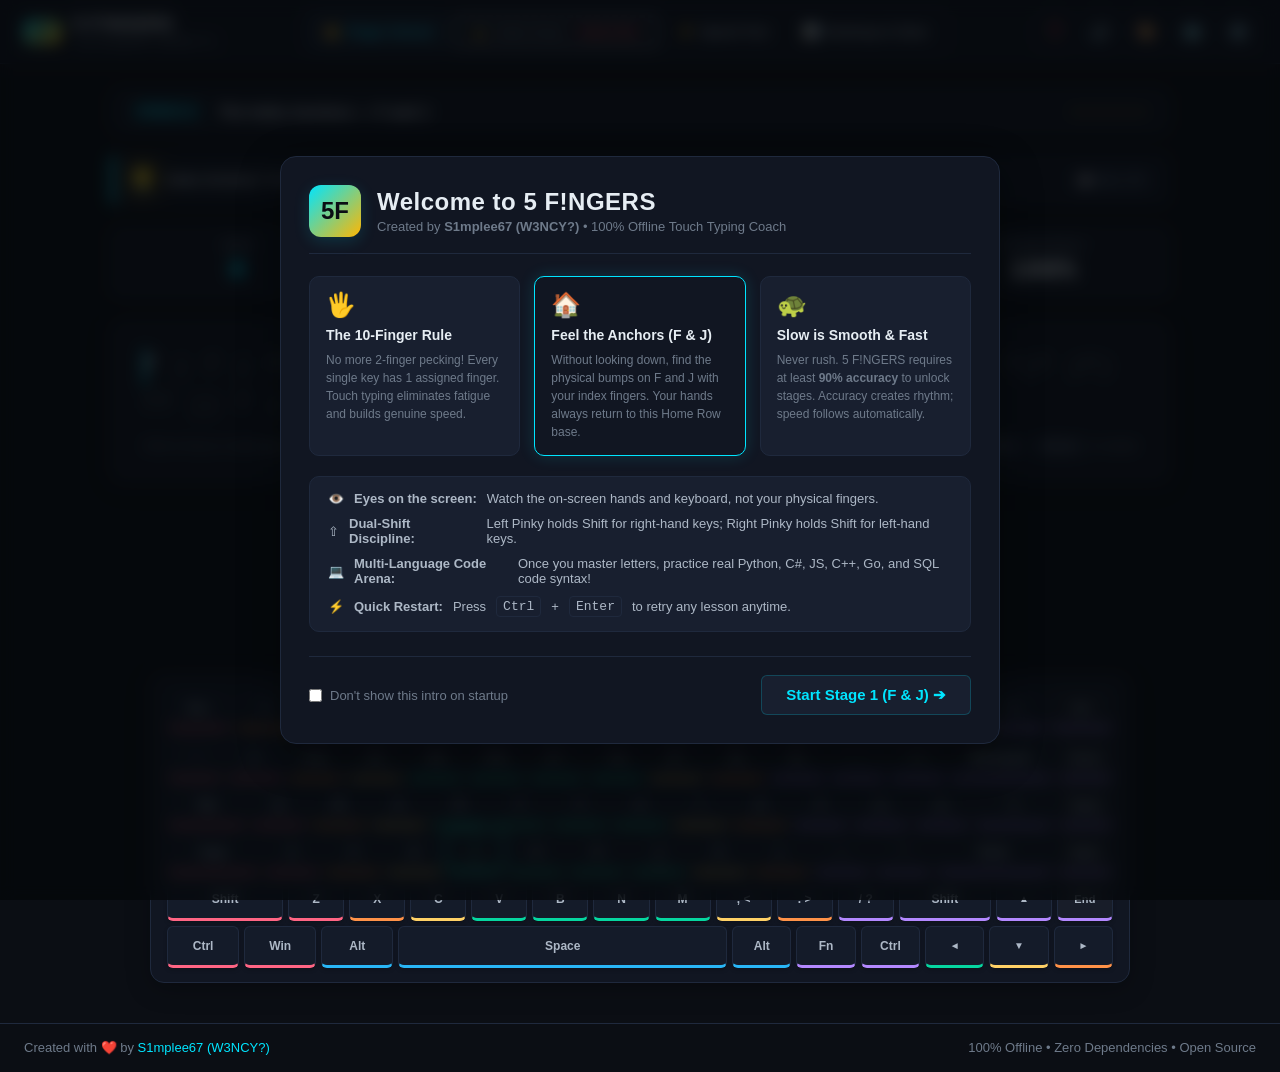
==== commit dd049054: "chore: remove ICCT Colleges reference from footer and documentation" ====
--- a/index.html
+++ b/index.html
@@ -304,7 +304,7 @@
   <!-- Application Footer -->
   <footer id="app-footer">
     <div>
-      Created with ❤️ by <a href="https://github.com/S1mplee67" target="_blank">S1mplee67 (W3NCY?)</a> — ICCT Colleges
+      Created with ❤️ by <a href="https://github.com/S1mplee67" target="_blank">S1mplee67 (W3NCY?)</a>
     </div>
     <div>
       100% Offline • Zero Dependencies • Open Source
